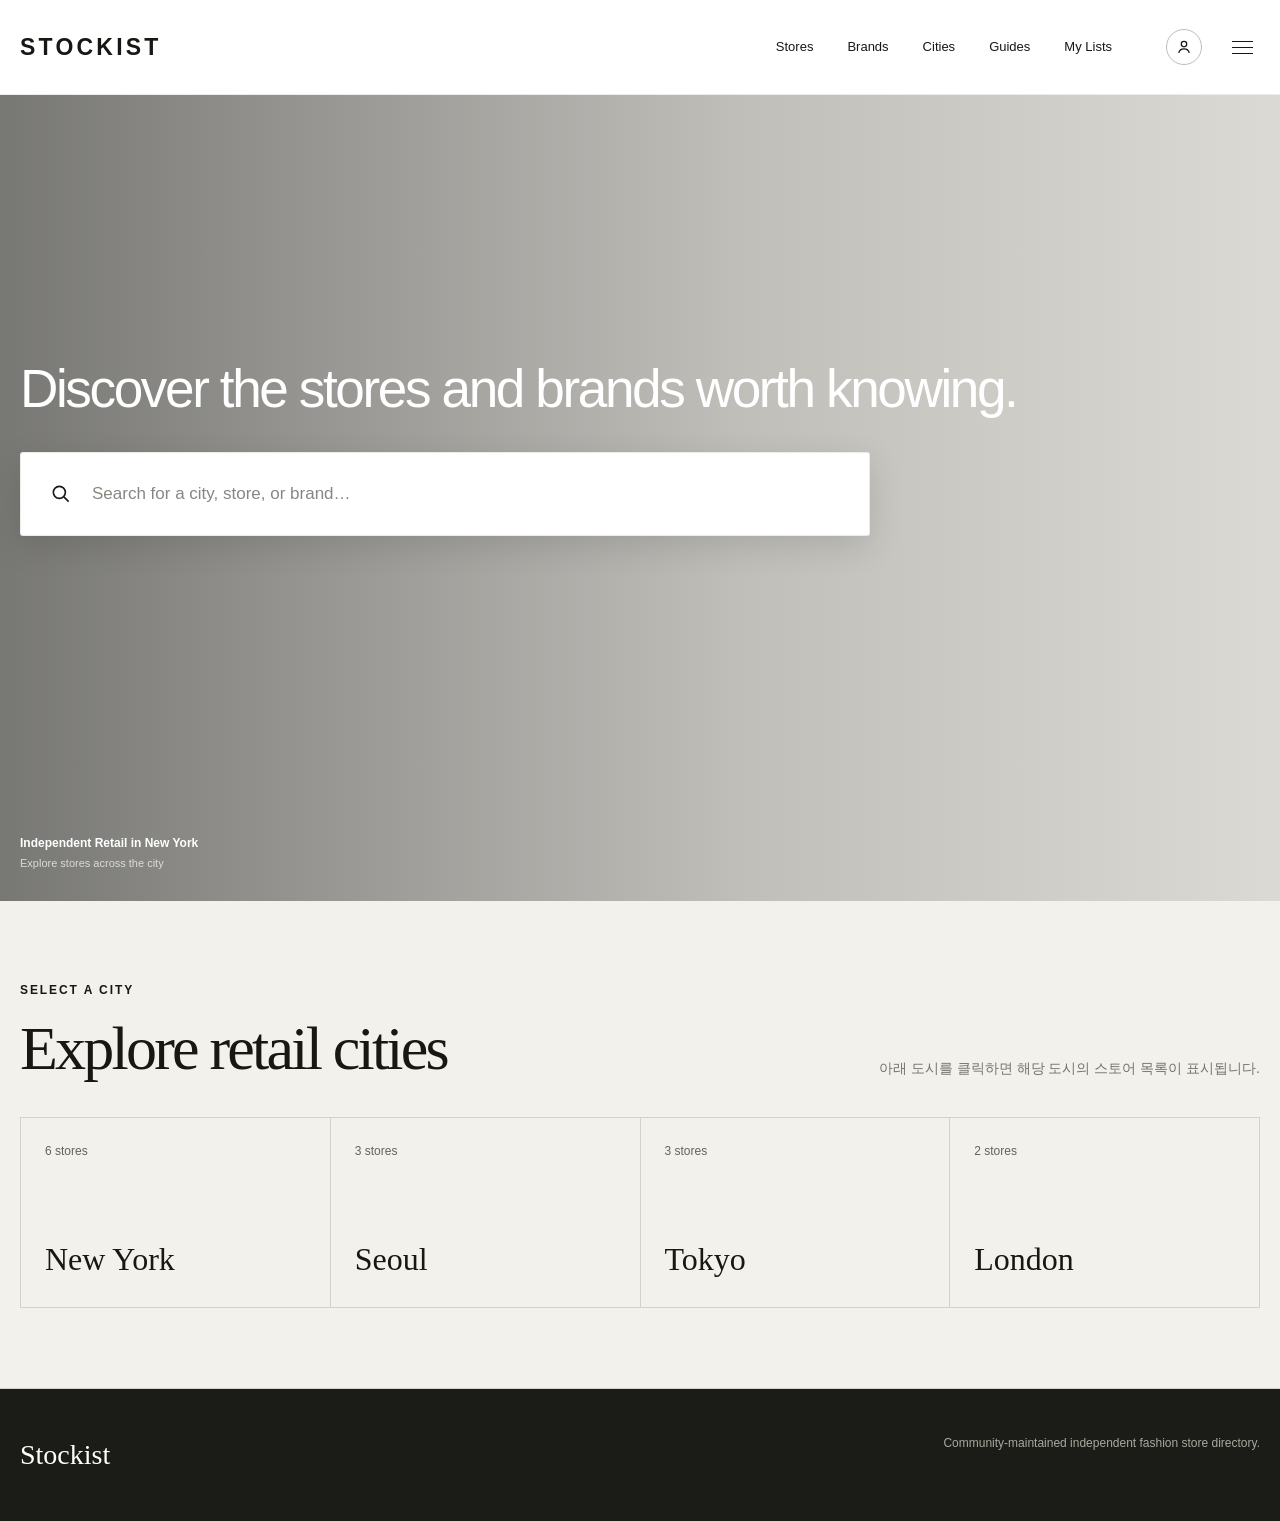
==== index.html @ ac1844e6 "Initial homepage redesign" ====
<!DOCTYPE html>
<html lang="ko">
<head>
  <meta charset="UTF-8" />
  <meta name="viewport" content="width=device-width, initial-scale=1.0" />

  <title>Stockist — Fashion Store Directory</title>

  <style>
    :root {
      --background: #f3f1eb;
      --surface: #faf9f5;
      --text: #171714;
      --muted: #75736c;
      --line: #d4d1c8;
      --dark: #1b1b18;
      --white: #ffffff;
      --max-width: 1240px;
    }

    * {
      box-sizing: border-box;
      margin: 0;
      padding: 0;
    }

    html {
      scroll-behavior: smooth;
    }

    body {
      background: var(--background);
      color: var(--text);
      font-family: Arial, Helvetica, sans-serif;
      line-height: 1.5;
    }

    button,
    input {
      font: inherit;
    }

    button {
      cursor: pointer;
    }

    img {
      display: block;
      width: 100%;
    }

    .container {
      width: min(calc(100% - 40px), var(--max-width));
      margin: 0 auto;
    }

    .header {
      position: sticky;
      top: 0;
      z-index: 100;
      border-bottom: 1px solid #ecece8;
      background: var(--white);
    }

    .header-inner {
      min-height: 94px;
      display: flex;
      align-items: center;
      gap: 54px;
    }

    .logo {
      color: var(--text);
      font-family: "Helvetica Neue", Arial, sans-serif;
      font-size: 23px;
      font-weight: 600;
      text-decoration: none;
      letter-spacing: 0.14em;
    }

    .nav {
      margin-left: auto;
      display: flex;
      align-items: center;
      gap: 34px;
    }

    .nav a {
      color: var(--text);
      font-size: 13px;
      text-decoration: none;
    }

    .nav a:hover {
      opacity: 0.55;
    }

    .header-actions {
      display: flex;
      align-items: center;
      gap: 22px;
    }

    .icon-button {
      width: 36px;
      height: 36px;
      display: inline-flex;
      align-items: center;
      justify-content: center;
      border: 0;
      background: transparent;
      color: var(--text);
      text-decoration: none;
    }

    .account-icon {
      border: 1px solid #bdbdb8;
      border-radius: 50%;
    }

    .icon-button svg {
      width: 20px;
      height: 20px;
    }

    .menu-icon {
      display: flex;
      flex-direction: column;
      gap: 5px;
    }

    .menu-icon span {
      width: 21px;
      height: 1px;
      display: block;
      background: currentColor;
    }

    .hero {
      position: relative;
      min-height: max(620px, calc(100vh - 94px));
      overflow: hidden;
      background:
        linear-gradient(90deg, rgba(10, 11, 10, 0.53) 0%, rgba(10, 11, 10, 0.22) 58%, rgba(10, 11, 10, 0.1) 100%),
        url("https://images.unsplash.com/photo-1441986300917-64674bd600d8?auto=format&fit=crop&w=2200&q=88") center 54% / cover no-repeat;
      color: var(--white);
    }

    .hero-inner {
      min-height: inherit;
      display: flex;
      align-items: center;
      padding-top: 20px;
      padding-bottom: 120px;
    }

    .hero-content {
      width: 100%;
    }

    .eyebrow {
      margin-bottom: 18px;
      font-size: 12px;
      font-weight: 700;
      letter-spacing: 0.16em;
      text-transform: uppercase;
    }

    .hero h1 {
      max-width: 1120px;
      margin-bottom: 34px;
      font-family: "Helvetica Neue", Arial, sans-serif;
      font-size: clamp(42px, 4.15vw, 64px);
      font-weight: 500;
      letter-spacing: -0.045em;
      line-height: 1.08;
    }

    .hero-search-wrap {
      position: relative;
      width: min(100%, 850px);
      z-index: 2;
    }

    .hero-search-shell {
      height: 84px;
      display: flex;
      align-items: center;
      gap: 20px;
      padding: 0 28px;
      border: 1px solid rgba(0, 0, 0, 0.08);
      border-radius: 3px;
      background: var(--white);
      color: var(--text);
      box-shadow: 0 10px 34px rgba(0, 0, 0, 0.12);
    }

    .hero-search-shell svg {
      width: 23px;
      height: 23px;
      flex: 0 0 auto;
    }

    .hero-search {
      width: 100%;
      height: 100%;
      border: 0;
      outline: 0;
      background: transparent;
      color: var(--text);
      font-size: 17px;
    }

    .hero-search::placeholder {
      color: #878782;
      opacity: 1;
    }

    .search-suggestions {
      position: absolute;
      top: calc(100% + 2px);
      left: 0;
      width: 100%;
      max-height: min(480px, calc(100vh - 250px));
      display: none;
      overflow-y: auto;
      padding: 11px 0 15px;
      border: 1px solid #e3e3df;
      border-radius: 2px;
      background: var(--white);
      color: var(--text);
      box-shadow: 0 18px 40px rgba(0, 0, 0, 0.18);
    }

    .search-suggestions.visible {
      display: block;
    }

    .suggestion-group-label {
      padding: 14px 28px 6px;
      color: #85857f;
      font-size: 10px;
      font-weight: 700;
      letter-spacing: 0.15em;
      text-transform: uppercase;
    }

    .suggestion-item {
      width: 100%;
      min-height: 42px;
      display: block;
      padding: 8px 28px;
      border: 0;
      background: transparent;
      color: var(--text);
      font-size: 15px;
      text-align: left;
    }

    .suggestion-item:hover,
    .suggestion-item:focus-visible {
      background: #f3f2ee;
      outline: 0;
    }

    .hero-caption {
      position: absolute;
      bottom: 30px;
      left: max(20px, calc((100% - var(--max-width)) / 2));
      color: var(--white);
    }

    .hero-caption strong,
    .hero-caption span {
      display: block;
    }

    .hero-caption strong {
      margin-bottom: 3px;
      font-size: 12px;
      font-weight: 600;
    }

    .hero-caption span {
      font-size: 11px;
      opacity: 0.72;
    }

    .city-section {
      padding: 80px 0;
      border-bottom: 1px solid var(--line);
    }

    .section-header {
      margin-bottom: 38px;
      display: flex;
      align-items: flex-end;
      justify-content: space-between;
      gap: 30px;
    }

    .section-title {
      font-family: Georgia, "Times New Roman", serif;
      font-size: clamp(38px, 5vw, 62px);
      font-weight: 400;
      letter-spacing: -0.045em;
      line-height: 1;
    }

    .section-description {
      max-width: 450px;
      color: var(--muted);
      font-size: 14px;
    }

    .city-grid {
      display: grid;
      grid-template-columns: repeat(4, 1fr);
      border-top: 1px solid var(--line);
      border-left: 1px solid var(--line);
    }

    .city-button {
      min-height: 190px;
      display: flex;
      flex-direction: column;
      justify-content: space-between;
      padding: 24px;
      border: none;
      border-right: 1px solid var(--line);
      border-bottom: 1px solid var(--line);
      background: transparent;
      color: var(--text);
      text-align: left;
      transition:
        background 180ms ease,
        color 180ms ease;
    }

    .city-button:hover,
    .city-button.active {
      background: var(--dark);
      color: var(--white);
    }

    .city-count {
      font-size: 12px;
      opacity: 0.65;
    }

    .city-name {
      font-family: Georgia, "Times New Roman", serif;
      font-size: 32px;
    }

    .stores-section {
      display: none;
      padding: 85px 0 100px;
    }

    .stores-section.visible {
      display: block;
    }

    .stores-top {
      margin-bottom: 42px;
      display: flex;
      align-items: flex-end;
      justify-content: space-between;
      gap: 30px;
    }

    .stores-heading h2 {
      margin-bottom: 10px;
      font-family: Georgia, "Times New Roman", serif;
      font-size: clamp(42px, 6vw, 72px);
      font-weight: 400;
      letter-spacing: -0.05em;
    }

    .stores-heading p {
      color: var(--muted);
    }

    .search-input {
      width: min(100%, 320px);
      min-height: 50px;
      padding: 0 18px;
      border: 1px solid var(--line);
      background: var(--surface);
      outline: none;
    }

    .search-input:focus {
      border-color: var(--text);
    }

    .store-grid {
      display: grid;
      grid-template-columns: repeat(3, 1fr);
      gap: 48px 22px;
    }

    .store-card {
      display: block;
    }

    .store-image {
      position: relative;
      overflow: hidden;
      aspect-ratio: 4 / 3;
      margin-bottom: 18px;
      background: #ddd;
    }

    .store-image img {
      width: 100%;
      height: 100%;
      object-fit: cover;
      transition: transform 400ms ease;
    }

    .store-card:hover .store-image img {
      transform: scale(1.025);
    }

    .verification {
      position: absolute;
      top: 14px;
      right: 14px;
      padding: 8px 10px;
      background: rgba(250, 249, 245, 0.94);
      color: var(--text);
      font-size: 10px;
      font-weight: 700;
      letter-spacing: 0.06em;
      text-transform: uppercase;
    }

    .store-neighborhood {
      margin-bottom: 6px;
      color: var(--muted);
      font-size: 11px;
      letter-spacing: 0.1em;
      text-transform: uppercase;
    }

    .store-name {
      margin-bottom: 8px;
      font-family: Georgia, "Times New Roman", serif;
      font-size: 29px;
      font-weight: 400;
    }

    .store-description {
      margin-bottom: 12px;
      color: var(--muted);
      font-size: 14px;
    }

    .store-brands {
      font-size: 13px;
      line-height: 1.7;
    }

    .store-brands strong {
      font-weight: 700;
    }

    .store-link {
      display: inline-block;
      margin-top: 16px;
      padding-bottom: 3px;
      border-bottom: 1px solid var(--text);
      color: var(--text);
      font-size: 13px;
      text-decoration: none;
    }

    .no-results {
      display: none;
      padding: 60px 0;
      color: var(--muted);
      font-size: 16px;
      text-align: center;
    }

    .no-results.visible {
      display: block;
    }

    .disclaimer {
      margin-top: 60px;
      padding-top: 24px;
      border-top: 1px solid var(--line);
      color: var(--muted);
      font-size: 12px;
    }

    .footer {
      padding: 45px 0;
      background: var(--dark);
      color: var(--white);
    }

    .footer-inner {
      display: flex;
      justify-content: space-between;
      gap: 30px;
    }

    .footer-logo {
      font-family: Georgia, "Times New Roman", serif;
      font-size: 28px;
    }

    .footer p {
      color: #aaa99f;
      font-size: 12px;
    }

    @media (max-width: 900px) {
      .header-inner {
        gap: 24px;
      }

      .nav {
        gap: 22px;
      }

      .city-grid {
        grid-template-columns: repeat(2, 1fr);
      }

      .store-grid {
        grid-template-columns: repeat(2, 1fr);
      }

      .stores-top {
        align-items: flex-start;
        flex-direction: column;
      }

      .search-input {
        width: 100%;
      }
    }

    @media (max-width: 640px) {
      .container {
        width: min(calc(100% - 28px), var(--max-width));
      }

      .nav {
        display: none;
      }

      .header-inner {
        min-height: 70px;
      }

      .logo {
        font-size: 19px;
      }

      .account-icon {
        display: none;
      }

      .header-actions {
        margin-left: auto;
      }

      .hero {
        min-height: max(600px, calc(100svh - 70px));
        background-position: 58% center;
      }

      .hero-inner {
        align-items: center;
        padding-top: 0;
        padding-bottom: 90px;
      }

      .hero h1 {
        margin-bottom: 25px;
        font-size: clamp(38px, 11vw, 50px);
      }

      .hero-search-shell {
        height: 72px;
        gap: 15px;
        padding: 0 20px;
      }

      .hero-search {
        font-size: 15px;
      }

      .suggestion-group-label {
        padding-right: 20px;
        padding-left: 20px;
      }

      .suggestion-item {
        min-height: 48px;
        padding-right: 20px;
        padding-left: 20px;
      }

      .hero-caption {
        bottom: 22px;
        left: 14px;
      }

      .section-header {
        align-items: flex-start;
        flex-direction: column;
      }

      .city-grid,
      .store-grid {
        grid-template-columns: 1fr;
      }

      .city-button {
        min-height: 135px;
      }

      .footer-inner {
        flex-direction: column;
      }
    }
  </style>
</head>

<body>
  <header class="header">
    <div class="container header-inner">
      <a href="#" class="logo" aria-label="Stockist home">STOCKIST</a>

      <nav class="nav" aria-label="Primary navigation">
        <a href="#stores">Stores</a>
        <a href="#">Brands</a>
        <a href="#cities">Cities</a>
        <a href="#">Guides</a>
        <a href="#">My Lists</a>
      </nav>

      <div class="header-actions">
        <a href="#" class="icon-button account-icon" aria-label="Account">
          <svg viewBox="0 0 24 24" fill="none" stroke="currentColor" stroke-width="1.5" aria-hidden="true">
            <circle cx="12" cy="8.5" r="3.25"></circle>
            <path d="M5.75 19c.7-3.2 3-4.8 6.25-4.8s5.55 1.6 6.25 4.8"></path>
          </svg>
        </a>
        <button class="icon-button menu-icon" type="button" aria-label="Open menu">
          <span></span><span></span><span></span>
        </button>
      </div>
    </div>
  </header>

  <main>
    <section class="hero">
      <div class="container hero-inner">
        <div class="hero-content">
          <h1>Discover the stores and brands worth knowing.</h1>

          <div class="hero-search-wrap">
            <div class="hero-search-shell">
              <svg viewBox="0 0 24 24" fill="none" stroke="currentColor" stroke-width="1.7" aria-hidden="true">
                <circle cx="10.8" cy="10.8" r="6.3"></circle>
                <path d="m15.5 15.5 5 5"></path>
              </svg>
              <input
                class="hero-search"
                id="heroSearch"
                type="search"
                placeholder="Search for a city, store, or brand…"
                autocomplete="off"
                aria-label="Search for a city, store, or brand"
                aria-controls="searchSuggestions"
                aria-expanded="false"
              />
            </div>

            <div class="search-suggestions" id="searchSuggestions" role="listbox">
              <div class="suggestion-group-label">City</div>
              <button class="suggestion-item" type="button" data-city-result="New York">New York</button>
              <button class="suggestion-item" type="button">London</button>
              <button class="suggestion-item" type="button">Tokyo</button>
              <button class="suggestion-item" type="button">Seoul</button>

              <div class="suggestion-group-label">Store</div>
              <button class="suggestion-item" type="button">Dover Street Market New York</button>
              <button class="suggestion-item" type="button">Nepenthes New York</button>
              <button class="suggestion-item" type="button">No Man Walks Alone</button>
              <button class="suggestion-item" type="button">Standard &amp; Strange</button>

              <div class="suggestion-group-label">Brand</div>
              <button class="suggestion-item" type="button">Engineered Garments</button>
              <button class="suggestion-item" type="button">Our Legacy</button>
              <button class="suggestion-item" type="button">Drake’s</button>
              <button class="suggestion-item" type="button">Lemaire</button>
            </div>
          </div>
        </div>
      </div>

      <div class="hero-caption">
        <strong>Independent Retail in New York</strong>
        <span>Explore stores across the city</span>
      </div>
    </section>

    <section class="city-section" id="cities">
      <div class="container">
        <div class="section-header">
          <div>
            <div class="eyebrow">Select a city</div>
            <h2 class="section-title">Explore retail cities</h2>
          </div>

          <p class="section-description">
            아래 도시를 클릭하면 해당 도시의 스토어 목록이 표시됩니다.
          </p>
        </div>

        <div class="city-grid">
          <button
            class="city-button"
            data-city="New York"
            onclick="showStores('New York', this)"
          >
            <span class="city-count">6 stores</span>
            <span class="city-name">New York</span>
          </button>

          <button
            class="city-button"
            data-city="Seoul"
            onclick="showStores('Seoul', this)"
          >
            <span class="city-count">3 stores</span>
            <span class="city-name">Seoul</span>
          </button>

          <button
            class="city-button"
            data-city="Tokyo"
            onclick="showStores('Tokyo', this)"
          >
            <span class="city-count">3 stores</span>
            <span class="city-name">Tokyo</span>
          </button>

          <button
            class="city-button"
            data-city="London"
            onclick="showStores('London', this)"
          >
            <span class="city-count">2 stores</span>
            <span class="city-name">London</span>
          </button>
        </div>
      </div>
    </section>

    <section class="stores-section" id="stores">
      <div class="container">
        <div class="stores-top">
          <div class="stores-heading">
            <div class="eyebrow">Store directory</div>
            <h2 id="selectedCityTitle">New York</h2>
            <p id="storeCountText"></p>
          </div>

          <input
            type="search"
            id="storeSearch"
            class="search-input"
            placeholder="스토어 또는 브랜드 검색"
            oninput="filterStores()"
          />
        </div>

        <div class="store-grid" id="storeGrid"></div>

        <div class="no-results" id="noResults">
          검색 결과가 없습니다.
        </div>

        <p class="disclaimer">
          브랜드 정보는 일반적인 참고 정보이며 실시간 재고를 의미하지 않습니다.
          방문 전 해당 스토어에 현재 취급 여부를 확인해주세요.
        </p>
      </div>
    </section>
  </main>

  <footer class="footer">
    <div class="container footer-inner">
      <div class="footer-logo">Stockist</div>

      <p>
        Community-maintained independent fashion store directory.
      </p>
    </div>
  </footer>

  <script>
    const stores = [
      {
        city: "New York",
        name: "Blue in Green",
        neighborhood: "SoHo",
        description:
          "Japanese denim, workwear and contemporary menswear.",
        brands: [
          "Kapital",
          "Full Count",
          "OrSlow",
          "Momotaro",
          "Studio D’Artisan"
        ],
        verification: "Community confirmed",
        image:
          "https://images.unsplash.com/photo-1441986300917-64674bd600d8?auto=format&fit=crop&w=1000&q=80"
      },
      {
        city: "New York",
        name: "C'H'C'M'",
        neighborhood: "Lower Manhattan",
        description:
          "Refined independent menswear and understated international labels.",
        brands: [
          "Margaret Howell",
          "Lemaire",
          "Studio Nicholson",
          "Sunspel",
          "Paraboot"
        ],
        verification: "Store confirmed",
        image:
          "https://images.unsplash.com/photo-1529139574466-a303027c1d8b?auto=format&fit=crop&w=1000&q=80"
      },
      {
        city: "New York",
        name: "Nepenthes New York",
        neighborhood: "Garment District",
        description:
          "A distinctive mix of Japanese and American menswear.",
        brands: [
          "Engineered Garments",
          "Needles",
          "South2 West8",
          "AïE",
          "Rebuild by Needles"
        ],
        verification: "Admin verified",
        image:
          "https://images.unsplash.com/photo-1556740749-887f6717d7e4?auto=format&fit=crop&w=1000&q=80"
      },
      {
        city: "New York",
        name: "No Man Walks Alone",
        neighborhood: "Upper East Side",
        description:
          "Classic menswear, tailoring and artisan-made clothing.",
        brands: [
          "De Bonne Facture",
          "Valstar",
          "Inis Meáin",
          "Wythe",
          "Document"
        ],
        verification: "Community confirmed",
        image:
          "https://images.unsplash.com/photo-1567401893414-76b7b1e5a7a5?auto=format&fit=crop&w=1000&q=80"
      },
      {
        city: "New York",
        name: "Assembly New York",
        neighborhood: "Lower East Side",
        description:
          "Independent fashion with an experimental downtown perspective.",
        brands: [
          "Lemaire",
          "Camiel Fortgens",
          "Eckhaus Latta",
          "Our Legacy",
          "Kiko Kostadinov"
        ],
        verification: "Recently reported",
        image:
          "https://images.unsplash.com/photo-1490481651871-ab68de25d43d?auto=format&fit=crop&w=1000&q=80"
      },
      {
        city: "New York",
        name: "Standard & Strange",
        neighborhood: "Chelsea",
        description:
          "Heritage clothing, boots, denim and durable everyday goods.",
        brands: [
          "Iron Heart",
          "Merz B. Schwanen",
          "Viberg",
          "Real McCoy's",
          "Dehen 1920"
        ],
        verification: "Community confirmed",
        image:
          "https://images.unsplash.com/photo-1555529669-e69e7aa0ba9a?auto=format&fit=crop&w=1000&q=80"
      },
      {
        city: "Seoul",
        name: "Archive Room",
        neighborhood: "Hannam",
        description:
          "Contemporary Korean and European fashion.",
        brands: [
          "Our Legacy",
          "Mfpen",
          "Sunflower",
          "Lemaire",
          "Auralee"
        ],
        verification: "Community confirmed",
        image:
          "https://images.unsplash.com/photo-1551488831-00ddcb6c6bd3?auto=format&fit=crop&w=1000&q=80"
      },
      {
        city: "Seoul",
        name: "Slow Steady Club",
        neighborhood: "Seongsu",
        description:
          "Quiet contemporary clothing and thoughtful daily objects.",
        brands: [
          "Auralee",
          "Nanamica",
          "Graphpaper",
          "Studio Nicholson",
          "FreshService"
        ],
        verification: "Store confirmed",
        image:
          "https://images.unsplash.com/photo-1521335629791-ce4aec67dd47?auto=format&fit=crop&w=1000&q=80"
      },
      {
        city: "Seoul",
        name: "Worksout",
        neighborhood: "Apgujeong",
        description:
          "Streetwear, sneakers and globally recognized fashion brands.",
        brands: [
          "Carhartt WIP",
          "Stüssy",
          "Nike",
          "New Balance",
          "Salomon"
        ],
        verification: "Admin verified",
        image:
          "https://images.unsplash.com/photo-1503342217505-b0a15ec3261c?auto=format&fit=crop&w=1000&q=80"
      },
      {
        city: "Tokyo",
        name: "1LDK",
        neighborhood: "Nakameguro",
        description:
          "Modern Japanese casualwear and understated essentials.",
        brands: [
          "Comoli",
          "Universal Products",
          "Graphpaper",
          "Studio Nicholson",
          "Cristaseya"
        ],
        verification: "Community confirmed",
        image:
          "https://images.unsplash.com/photo-1472851294608-062f824d29cc?auto=format&fit=crop&w=1000&q=80"
      },
      {
        city: "Tokyo",
        name: "Beams Plus",
        neighborhood: "Harajuku",
        description:
          "Japanese interpretation of classic American menswear.",
        brands: [
          "Beams Plus",
          "Engineered Garments",
          "Paraboot",
          "New Balance",
          "OrSlow"
        ],
        verification: "Admin verified",
        image:
          "https://images.unsplash.com/photo-1483985988355-763728e1935b?auto=format&fit=crop&w=1000&q=80"
      },
      {
        city: "Tokyo",
        name: "Coverchord",
        neighborhood: "Daikanyama",
        description:
          "Technical, outdoor and modern lifestyle clothing.",
        brands: [
          "Nanamica",
          "Snow Peak",
          "Auralee",
          "Salomon",
          "Goldwin"
        ],
        verification: "Store confirmed",
        image:
          "https://images.unsplash.com/photo-1445205170230-053b83016050?auto=format&fit=crop&w=1000&q=80"
      },
      {
        city: "London",
        name: "Trunk Clothiers",
        neighborhood: "Marylebone",
        description:
          "International menswear with a refined and relaxed point of view.",
        brands: [
          "Aspesi",
          "Lardini",
          "Studio Nicholson",
          "Sunspel",
          "Drake's"
        ],
        verification: "Store confirmed",
        image:
          "https://images.unsplash.com/photo-1525507119028-ed4c629a60a3?auto=format&fit=crop&w=1000&q=80"
      },
      {
        city: "London",
        name: "Goodhood",
        neighborhood: "Shoreditch",
        description:
          "Fashion, streetwear, lifestyle and independent design.",
        brands: [
          "Needles",
          "Story MFG.",
          "YMC",
          "Universal Works",
          "Adidas"
        ],
        verification: "Community confirmed",
        image:
          "https://images.unsplash.com/photo-1512436991641-6745cdb1723f?auto=format&fit=crop&w=1000&q=80"
      }
    ];

    let selectedCity = "";

    function showStores(city, clickedButton) {
      selectedCity = city;

      document.querySelectorAll(".city-button").forEach(function(button) {
        button.classList.remove("active");
      });

      clickedButton.classList.add("active");

      document.getElementById("selectedCityTitle").textContent = city;
      document.getElementById("storeSearch").value = "";
      document.getElementById("stores").classList.add("visible");

      renderStores();

      setTimeout(function() {
        document.getElementById("stores").scrollIntoView({
          behavior: "smooth",
          block: "start"
        });
      }, 100);
    }

    function renderStores() {
      const storeGrid = document.getElementById("storeGrid");
      const searchValue = document
        .getElementById("storeSearch")
        .value
        .trim()
        .toLowerCase();

      const filteredStores = stores.filter(function(store) {
        const matchesCity = store.city === selectedCity;

        const searchableText = [
          store.name,
          store.neighborhood,
          store.description,
          ...store.brands
        ]
          .join(" ")
          .toLowerCase();

        const matchesSearch =
          searchValue === "" || searchableText.includes(searchValue);

        return matchesCity && matchesSearch;
      });

      storeGrid.innerHTML = "";

      filteredStores.forEach(function(store) {
        const article = document.createElement("article");
        article.className = "store-card";

        article.innerHTML = `
          <div class="store-image">
            <img src="${store.image}" alt="${store.name} 패션 스토어 이미지" />
            <span class="verification">${store.verification}</span>
          </div>

          <div class="store-neighborhood">
            ${store.city} · ${store.neighborhood}
          </div>

          <h3 class="store-name">${store.name}</h3>

          <p class="store-description">
            ${store.description}
          </p>

          <p class="store-brands">
            <strong>Known to carry:</strong>
            ${store.brands.join(", ")}
          </p>

          <a href="#" class="store-link">
            View store
          </a>
        `;

        storeGrid.appendChild(article);
      });

      const cityStoreCount = stores.filter(function(store) {
        return store.city === selectedCity;
      }).length;

      document.getElementById("storeCountText").textContent =
        searchValue === ""
          ? `${cityStoreCount}개의 스토어`
          : `${filteredStores.length}개의 검색 결과`;

      document
        .getElementById("noResults")
        .classList.toggle("visible", filteredStores.length === 0);
    }

    function filterStores() {
      if (!selectedCity) return;
      renderStores();
    }

    const heroSearch = document.getElementById("heroSearch");
    const searchSuggestions = document.getElementById("searchSuggestions");

    function setSuggestionsOpen(isOpen) {
      searchSuggestions.classList.toggle("visible", isOpen);
      heroSearch.setAttribute("aria-expanded", String(isOpen));
    }

    heroSearch.addEventListener("focus", function() {
      setSuggestionsOpen(true);
    });

    heroSearch.addEventListener("input", function() {
      setSuggestionsOpen(true);
    });

    heroSearch.addEventListener("keydown", function(event) {
      if (event.key === "Escape") {
        setSuggestionsOpen(false);
        heroSearch.blur();
      }
    });

    document.querySelector('[data-city-result="New York"]').addEventListener("click", function() {
      const newYorkButton = document.querySelector('.city-button[data-city="New York"]');
      heroSearch.value = "New York";
      setSuggestionsOpen(false);
      showStores("New York", newYorkButton);
    });

    document.addEventListener("click", function(event) {
      if (!event.target.closest(".hero-search-wrap")) {
        setSuggestionsOpen(false);
      }
    });
  </script>
</body>
</html>
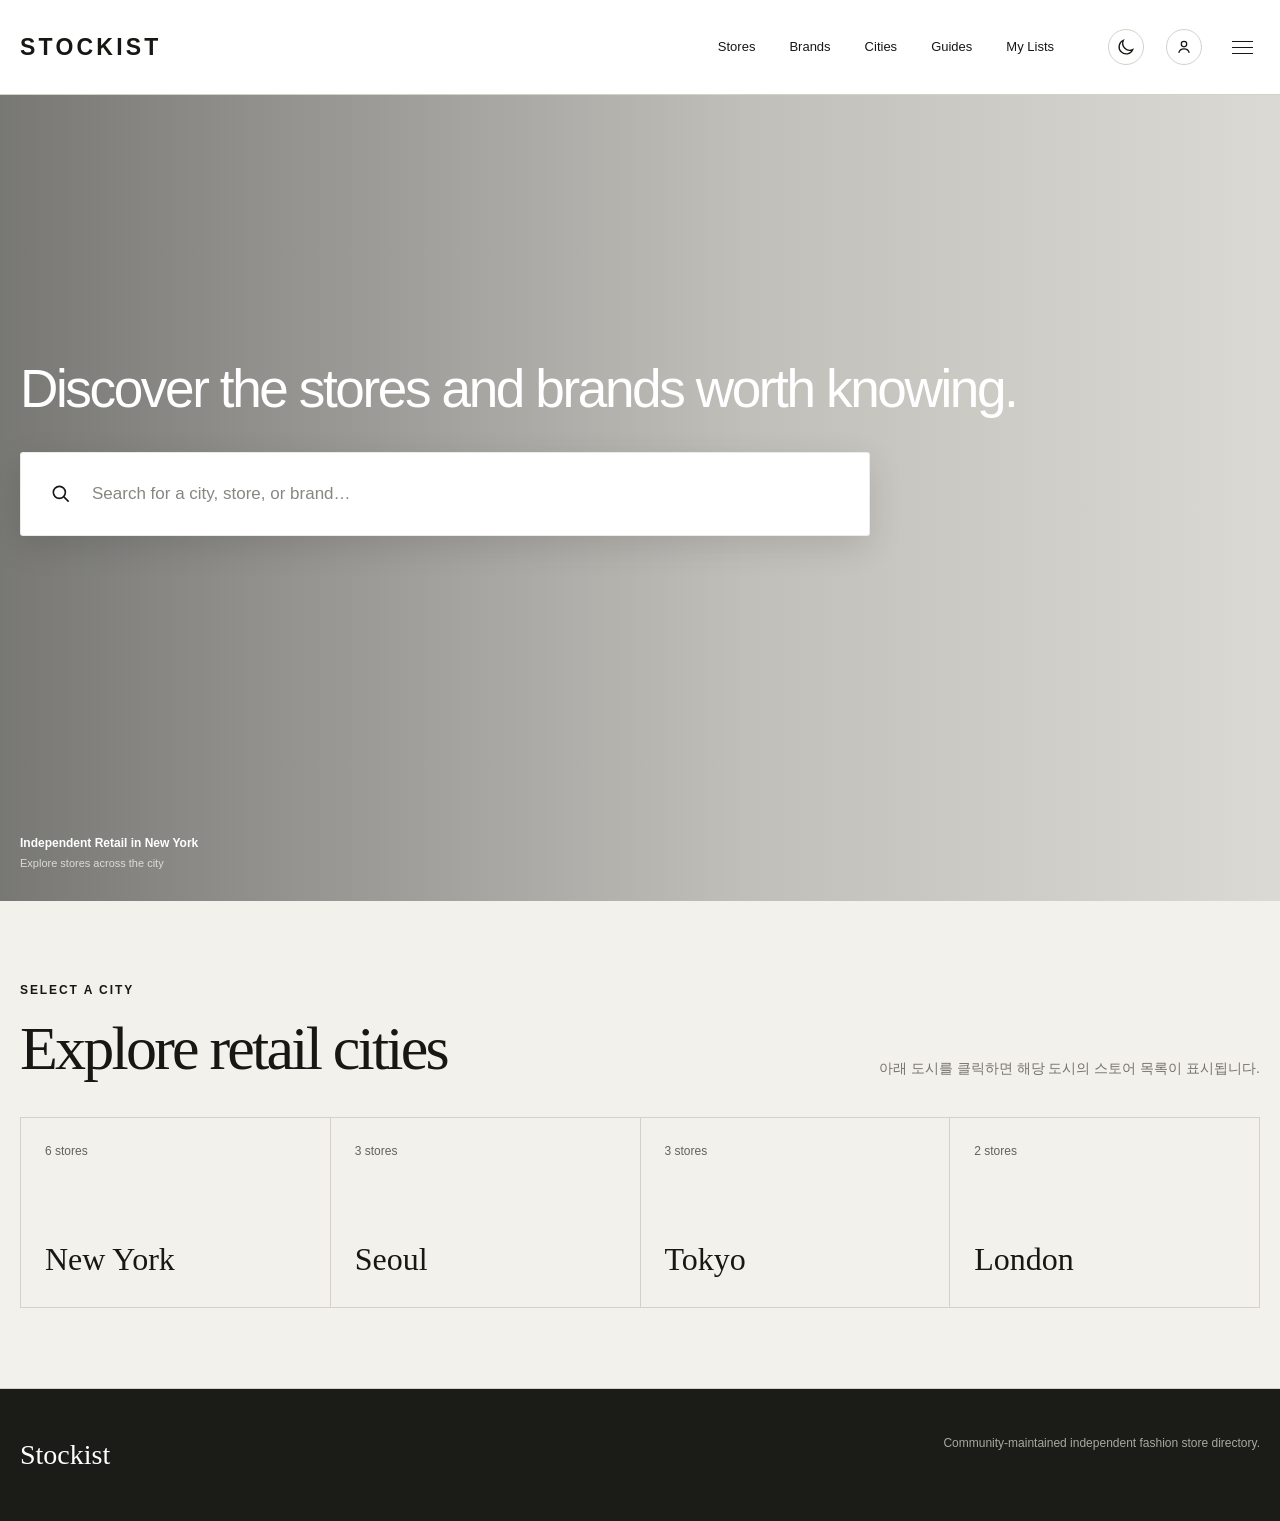
==== commit 0c48aaf5: "Add persistent light and dark themes" ====
--- a/index.html
+++ b/index.html
@@ -6,16 +6,53 @@
 
   <title>Stockist — Fashion Store Directory</title>
 
+  <script>
+    (function() {
+      let savedTheme = null;
+      try {
+        savedTheme = localStorage.getItem("stockist-theme");
+      } catch (error) {
+        // Storage can be unavailable in privacy-restricted browsers.
+      }
+      const prefersDark = window.matchMedia("(prefers-color-scheme: dark)").matches;
+      document.documentElement.dataset.theme = savedTheme || (prefersDark ? "dark" : "light");
+    })();
+  </script>
+
   <style>
     :root {
       --background: #f3f1eb;
       --surface: #faf9f5;
+      --header: #ffffff;
       --text: #171714;
       --muted: #75736c;
       --line: #d4d1c8;
       --dark: #1b1b18;
       --white: #ffffff;
+      --active-bg: #1b1b18;
+      --active-text: #ffffff;
+      --suggestion-hover: #f3f2ee;
+      --image-placeholder: #ddd;
+      --footer-text: #aaa99f;
       --max-width: 1240px;
+      color-scheme: light;
+    }
+
+    :root[data-theme="dark"] {
+      --background: #141412;
+      --surface: #1c1c19;
+      --header: #181816;
+      --text: #f2f0e9;
+      --muted: #aaa89f;
+      --line: #393934;
+      --dark: #1b1b18;
+      --white: #ffffff;
+      --active-bg: #f0eee7;
+      --active-text: #171714;
+      --suggestion-hover: #292925;
+      --image-placeholder: #292925;
+      --footer-text: #77756e;
+      color-scheme: dark;
     }
 
     * {
@@ -26,6 +63,7 @@
 
     html {
       scroll-behavior: smooth;
+      background: var(--background);
     }
 
     body {
@@ -33,6 +71,7 @@
       color: var(--text);
       font-family: Arial, Helvetica, sans-serif;
       line-height: 1.5;
+      transition: background-color 220ms ease, color 220ms ease;
     }
 
     button,
@@ -58,8 +97,9 @@
       position: sticky;
       top: 0;
       z-index: 100;
-      border-bottom: 1px solid #ecece8;
-      background: var(--white);
+      border-bottom: 1px solid var(--line);
+      background: var(--header);
+      transition: background-color 220ms ease, border-color 220ms ease;
     }
 
     .header-inner {
@@ -114,8 +154,35 @@
     }
 
     .account-icon {
-      border: 1px solid #bdbdb8;
+      border: 1px solid var(--line);
       border-radius: 50%;
+    }
+
+    .theme-toggle {
+      position: relative;
+      border: 1px solid var(--line);
+      border-radius: 50%;
+      transition: background-color 180ms ease, border-color 180ms ease;
+    }
+
+    .theme-toggle:hover {
+      background: var(--suggestion-hover);
+    }
+
+    .theme-toggle .sun-icon,
+    :root[data-theme="dark"] .theme-toggle .moon-icon {
+      display: none;
+    }
+
+    :root[data-theme="dark"] .theme-toggle .sun-icon {
+      display: block;
+    }
+
+    .icon-button:focus-visible,
+    .nav a:focus-visible,
+    .store-link:focus-visible {
+      outline: 2px solid var(--text);
+      outline-offset: 3px;
     }
 
     .icon-button svg {
@@ -191,7 +258,7 @@
       border: 1px solid rgba(0, 0, 0, 0.08);
       border-radius: 3px;
       background: var(--white);
-      color: var(--text);
+      color: #171714;
       box-shadow: 0 10px 34px rgba(0, 0, 0, 0.12);
     }
 
@@ -207,7 +274,7 @@
       border: 0;
       outline: 0;
       background: transparent;
-      color: var(--text);
+      color: #171714;
       font-size: 17px;
     }
 
@@ -228,7 +295,7 @@
       border: 1px solid #e3e3df;
       border-radius: 2px;
       background: var(--white);
-      color: var(--text);
+      color: #171714;
       box-shadow: 0 18px 40px rgba(0, 0, 0, 0.18);
     }
 
@@ -252,7 +319,7 @@
       padding: 8px 28px;
       border: 0;
       background: transparent;
-      color: var(--text);
+      color: #171714;
       font-size: 15px;
       text-align: left;
     }
@@ -339,8 +406,8 @@
 
     .city-button:hover,
     .city-button.active {
-      background: var(--dark);
-      color: var(--white);
+      background: var(--active-bg);
+      color: var(--active-text);
     }
 
     .city-count {
@@ -388,6 +455,7 @@
       padding: 0 18px;
       border: 1px solid var(--line);
       background: var(--surface);
+      color: var(--text);
       outline: none;
     }
 
@@ -410,7 +478,7 @@
       overflow: hidden;
       aspect-ratio: 4 / 3;
       margin-bottom: 18px;
-      background: #ddd;
+      background: var(--image-placeholder);
     }
 
     .store-image img {
@@ -430,7 +498,7 @@
       right: 14px;
       padding: 8px 10px;
       background: rgba(250, 249, 245, 0.94);
-      color: var(--text);
+      color: #171714;
       font-size: 10px;
       font-weight: 700;
       letter-spacing: 0.06em;
@@ -515,8 +583,24 @@
     }
 
     .footer p {
-      color: #aaa99f;
+      color: var(--footer-text);
       font-size: 12px;
+    }
+
+    :root[data-theme="dark"] .footer {
+      background: #090908;
+      color: #f2f0e9;
+    }
+
+    @media (prefers-reduced-motion: reduce) {
+      html {
+        scroll-behavior: auto;
+      }
+
+      body,
+      .header {
+        transition: none;
+      }
     }
 
     @media (max-width: 900px) {
@@ -648,6 +732,22 @@
       </nav>
 
       <div class="header-actions">
+        <button
+          class="icon-button theme-toggle"
+          id="themeToggle"
+          type="button"
+          aria-label="다크 모드로 전환"
+          aria-pressed="false"
+          title="다크 모드로 전환"
+        >
+          <svg class="moon-icon" viewBox="0 0 24 24" fill="none" stroke="currentColor" stroke-width="1.6" aria-hidden="true">
+            <path d="M20 15.2A8.5 8.5 0 0 1 8.8 4a8.5 8.5 0 1 0 11.2 11.2Z"></path>
+          </svg>
+          <svg class="sun-icon" viewBox="0 0 24 24" fill="none" stroke="currentColor" stroke-width="1.6" aria-hidden="true">
+            <circle cx="12" cy="12" r="3.5"></circle>
+            <path d="M12 2v2.2M12 19.8V22M4.93 4.93l1.55 1.55M17.52 17.52l1.55 1.55M2 12h2.2M19.8 12H22M4.93 19.07l1.55-1.55M17.52 6.48l1.55-1.55"></path>
+          </svg>
+        </button>
         <a href="#" class="icon-button account-icon" aria-label="Account">
           <svg viewBox="0 0 24 24" fill="none" stroke="currentColor" stroke-width="1.5" aria-hidden="true">
             <circle cx="12" cy="8.5" r="3.25"></circle>
@@ -810,6 +910,31 @@
   </footer>
 
   <script>
+    const themeToggle = document.getElementById("themeToggle");
+
+    function updateThemeToggle(theme) {
+      const isDark = theme === "dark";
+      const label = isDark ? "라이트 모드로 전환" : "다크 모드로 전환";
+      themeToggle.setAttribute("aria-pressed", String(isDark));
+      themeToggle.setAttribute("aria-label", label);
+      themeToggle.title = label;
+    }
+
+    updateThemeToggle(document.documentElement.dataset.theme);
+
+    themeToggle.addEventListener("click", function() {
+      const nextTheme =
+        document.documentElement.dataset.theme === "dark" ? "light" : "dark";
+
+      document.documentElement.dataset.theme = nextTheme;
+      try {
+        localStorage.setItem("stockist-theme", nextTheme);
+      } catch (error) {
+        // Keep the toggle functional even when storage is unavailable.
+      }
+      updateThemeToggle(nextTheme);
+    });
+
     const stores = [
       {
         city: "New York",
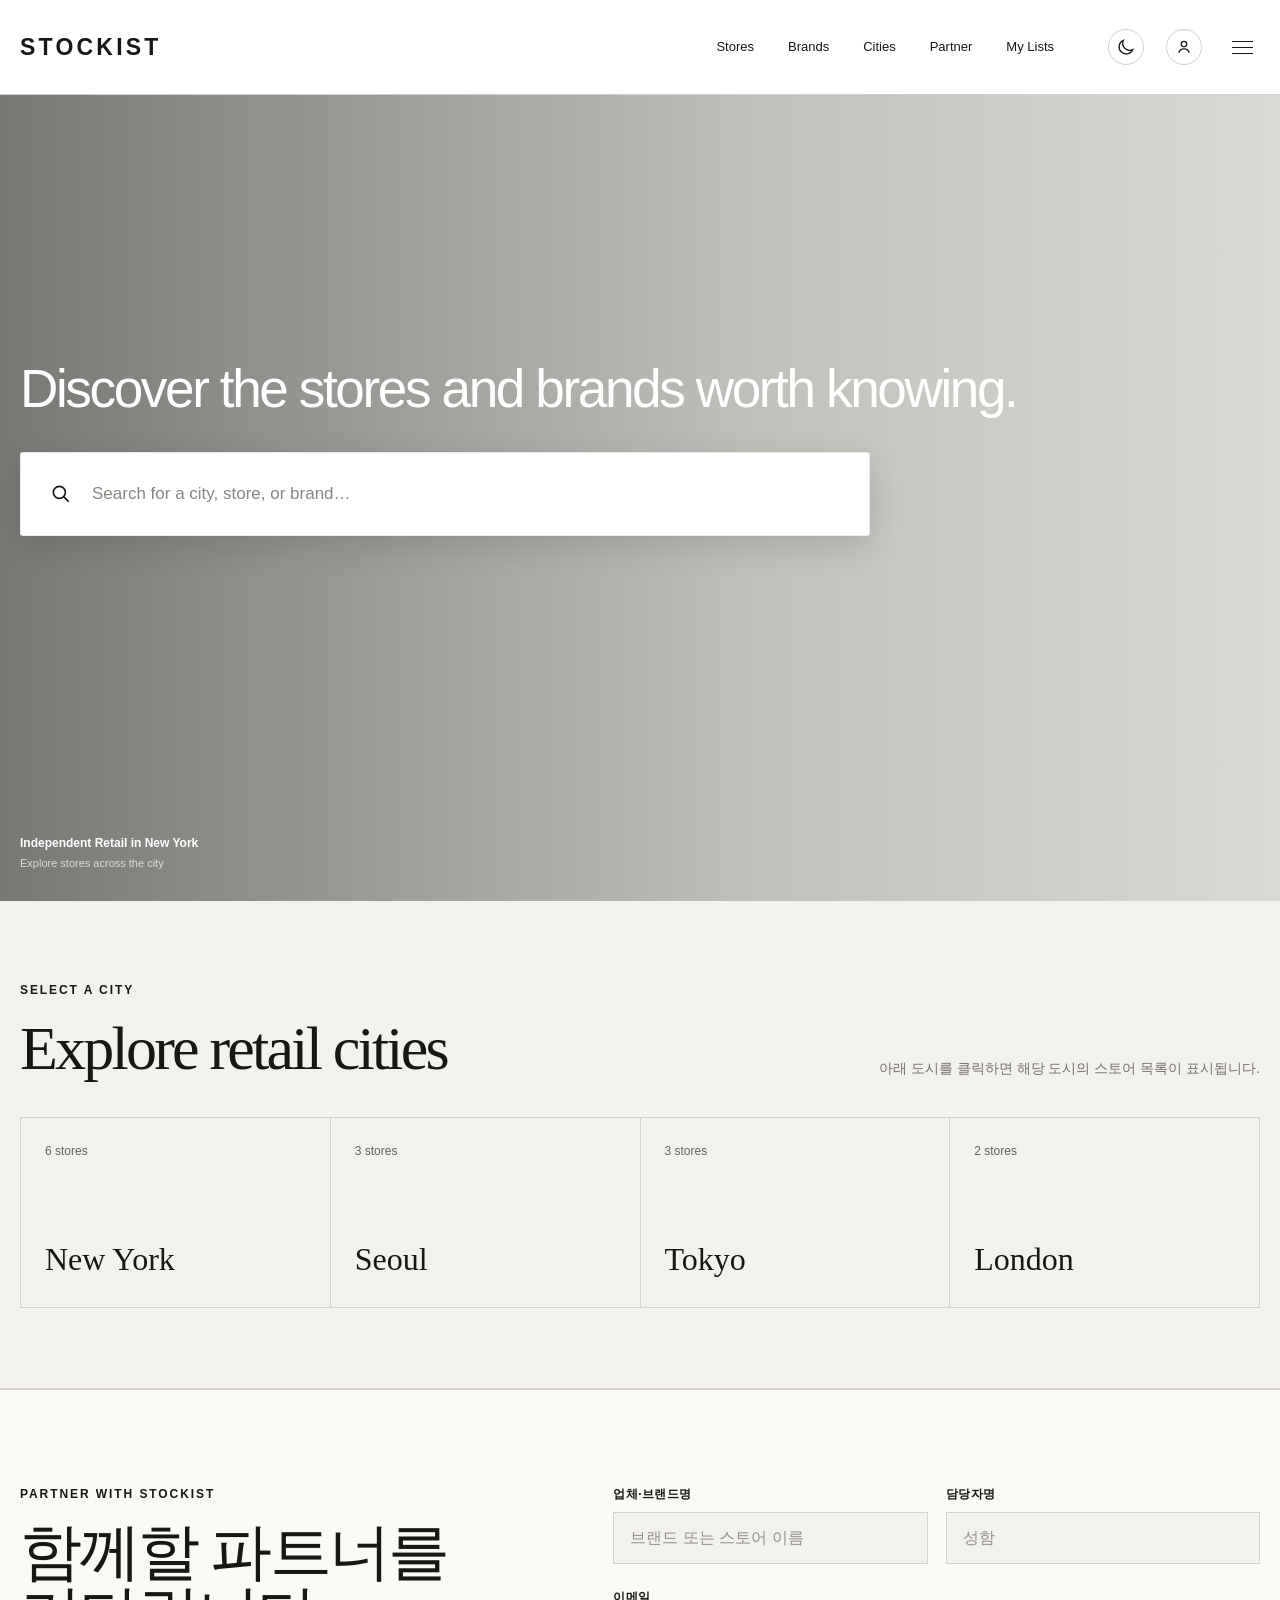
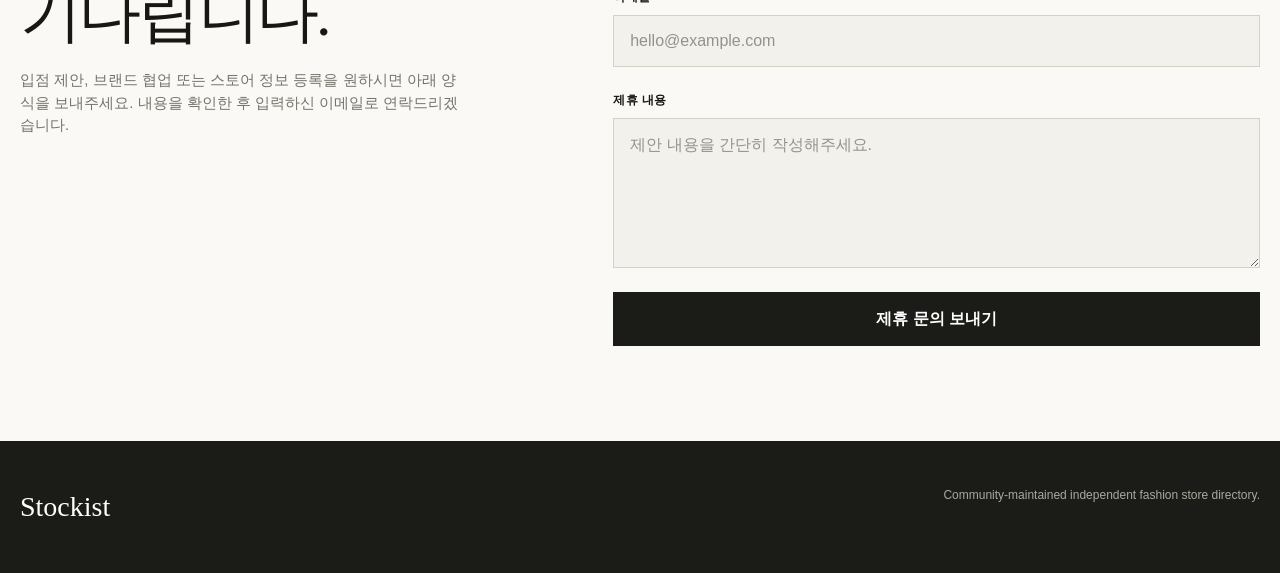
==== commit 1db19b7f: "Add Formspree partnership inquiry form" ====
--- a/index.html
+++ b/index.html
@@ -565,6 +565,105 @@
       font-size: 12px;
     }
 
+    .partnership-section {
+      padding: 95px 0;
+      border-top: 1px solid var(--line);
+      background: var(--surface);
+    }
+
+    .partnership-layout {
+      display: grid;
+      grid-template-columns: minmax(0, 0.85fr) minmax(440px, 1.15fr);
+      gap: clamp(60px, 9vw, 130px);
+      align-items: start;
+    }
+
+    .partnership-copy .section-title {
+      max-width: 500px;
+      margin-bottom: 24px;
+    }
+
+    .partnership-copy p {
+      max-width: 450px;
+      color: var(--muted);
+      font-size: 15px;
+    }
+
+    .partnership-form {
+      display: grid;
+      grid-template-columns: repeat(2, minmax(0, 1fr));
+      gap: 24px 18px;
+    }
+
+    .form-field {
+      display: flex;
+      flex-direction: column;
+      gap: 9px;
+    }
+
+    .form-field.full-width {
+      grid-column: 1 / -1;
+    }
+
+    .form-field label {
+      font-size: 12px;
+      font-weight: 700;
+      letter-spacing: 0.04em;
+    }
+
+    .form-field input,
+    .form-field textarea {
+      width: 100%;
+      border: 1px solid var(--line);
+      border-radius: 0;
+      background: var(--background);
+      color: var(--text);
+      font: inherit;
+      outline: none;
+      transition: border-color 160ms ease;
+    }
+
+    .form-field input {
+      min-height: 52px;
+      padding: 0 16px;
+    }
+
+    .form-field textarea {
+      min-height: 150px;
+      padding: 14px 16px;
+      resize: vertical;
+    }
+
+    .form-field input:focus,
+    .form-field textarea:focus {
+      border-color: var(--text);
+    }
+
+    .form-field input::placeholder,
+    .form-field textarea::placeholder {
+      color: var(--muted);
+      opacity: 0.75;
+    }
+
+    .partnership-submit {
+      min-height: 54px;
+      grid-column: 1 / -1;
+      border: 1px solid var(--active-bg);
+      background: var(--active-bg);
+      color: var(--active-text);
+      font-weight: 700;
+      transition: opacity 160ms ease;
+    }
+
+    .partnership-submit:hover {
+      opacity: 0.78;
+    }
+
+    .partnership-submit:focus-visible {
+      outline: 2px solid var(--text);
+      outline-offset: 3px;
+    }
+
     .footer {
       padding: 45px 0;
       background: var(--dark);
@@ -625,6 +724,11 @@
         flex-direction: column;
       }
 
+      .partnership-layout {
+        grid-template-columns: 1fr;
+        gap: 45px;
+      }
+
       .search-input {
         width: 100%;
       }
@@ -714,6 +818,19 @@
       .footer-inner {
         flex-direction: column;
       }
+
+      .partnership-section {
+        padding: 70px 0;
+      }
+
+      .partnership-form {
+        grid-template-columns: 1fr;
+      }
+
+      .form-field.full-width,
+      .partnership-submit {
+        grid-column: auto;
+      }
     }
   </style>
 </head>
@@ -727,7 +844,7 @@
         <a href="#stores">Stores</a>
         <a href="#">Brands</a>
         <a href="#cities">Cities</a>
-        <a href="#">Guides</a>
+        <a href="#partner">Partner</a>
         <a href="#">My Lists</a>
       </nav>
 
@@ -895,6 +1012,74 @@
           브랜드 정보는 일반적인 참고 정보이며 실시간 재고를 의미하지 않습니다.
           방문 전 해당 스토어에 현재 취급 여부를 확인해주세요.
         </p>
+      </div>
+    </section>
+
+    <section class="partnership-section" id="partner">
+      <div class="container partnership-layout">
+        <div class="partnership-copy">
+          <div class="eyebrow">Partner with Stockist</div>
+          <h2 class="section-title">함께할 파트너를 기다립니다.</h2>
+          <p>
+            입점 제안, 브랜드 협업 또는 스토어 정보 등록을 원하시면 아래 양식을
+            보내주세요. 내용을 확인한 후 입력하신 이메일로 연락드리겠습니다.
+          </p>
+        </div>
+
+        <form
+          class="partnership-form"
+          action="https://formspree.io/f/mlgqwobw"
+          method="POST"
+        >
+          <input type="hidden" name="_subject" value="Stockist 제휴 문의" />
+
+          <div class="form-field">
+            <label for="partnerCompany">업체·브랜드명</label>
+            <input
+              id="partnerCompany"
+              name="company"
+              type="text"
+              placeholder="브랜드 또는 스토어 이름"
+              required
+            />
+          </div>
+
+          <div class="form-field">
+            <label for="partnerName">담당자명</label>
+            <input
+              id="partnerName"
+              name="name"
+              type="text"
+              placeholder="성함"
+              autocomplete="name"
+              required
+            />
+          </div>
+
+          <div class="form-field full-width">
+            <label for="partnerEmail">이메일</label>
+            <input
+              id="partnerEmail"
+              name="email"
+              type="email"
+              placeholder="hello@example.com"
+              autocomplete="email"
+              required
+            />
+          </div>
+
+          <div class="form-field full-width">
+            <label for="partnerMessage">제휴 내용</label>
+            <textarea
+              id="partnerMessage"
+              name="message"
+              placeholder="제안 내용을 간단히 작성해주세요."
+              required
+            ></textarea>
+          </div>
+
+          <button class="partnership-submit" type="submit">제휴 문의 보내기</button>
+        </form>
       </div>
     </section>
   </main>
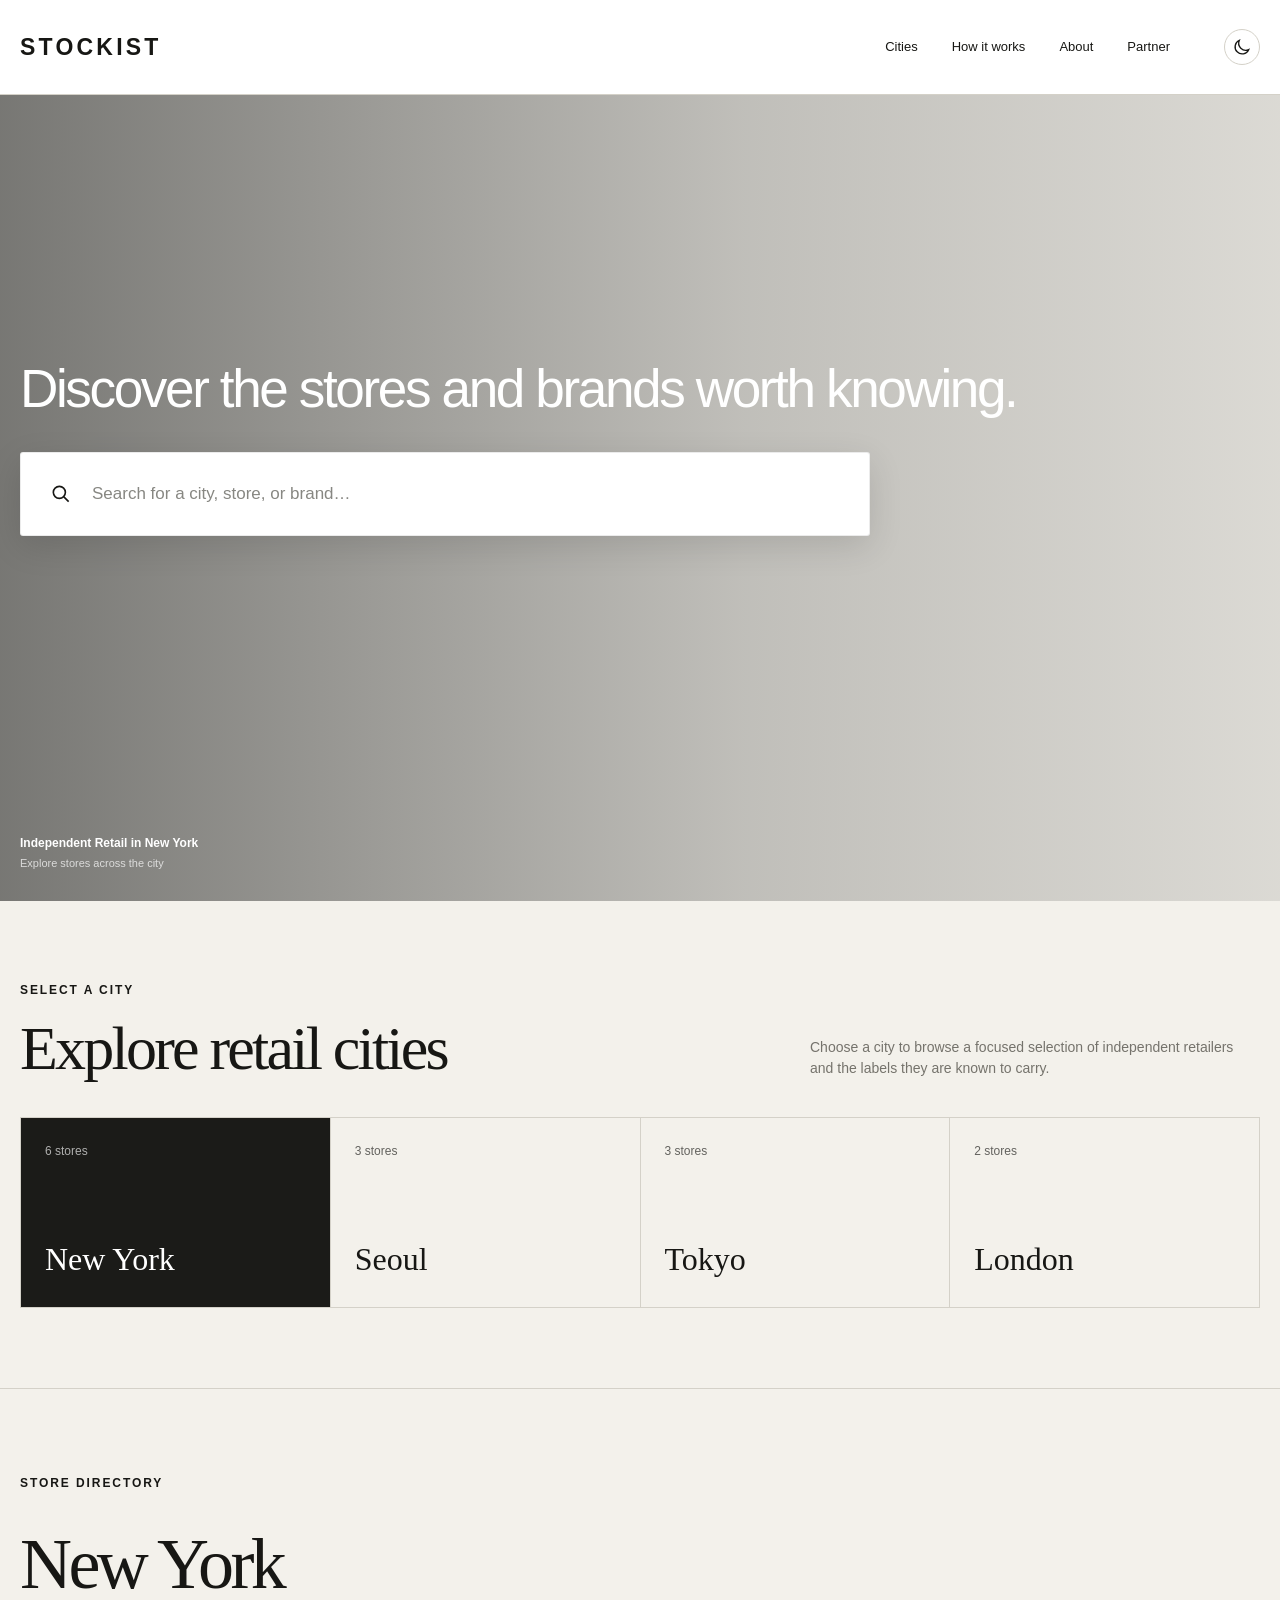
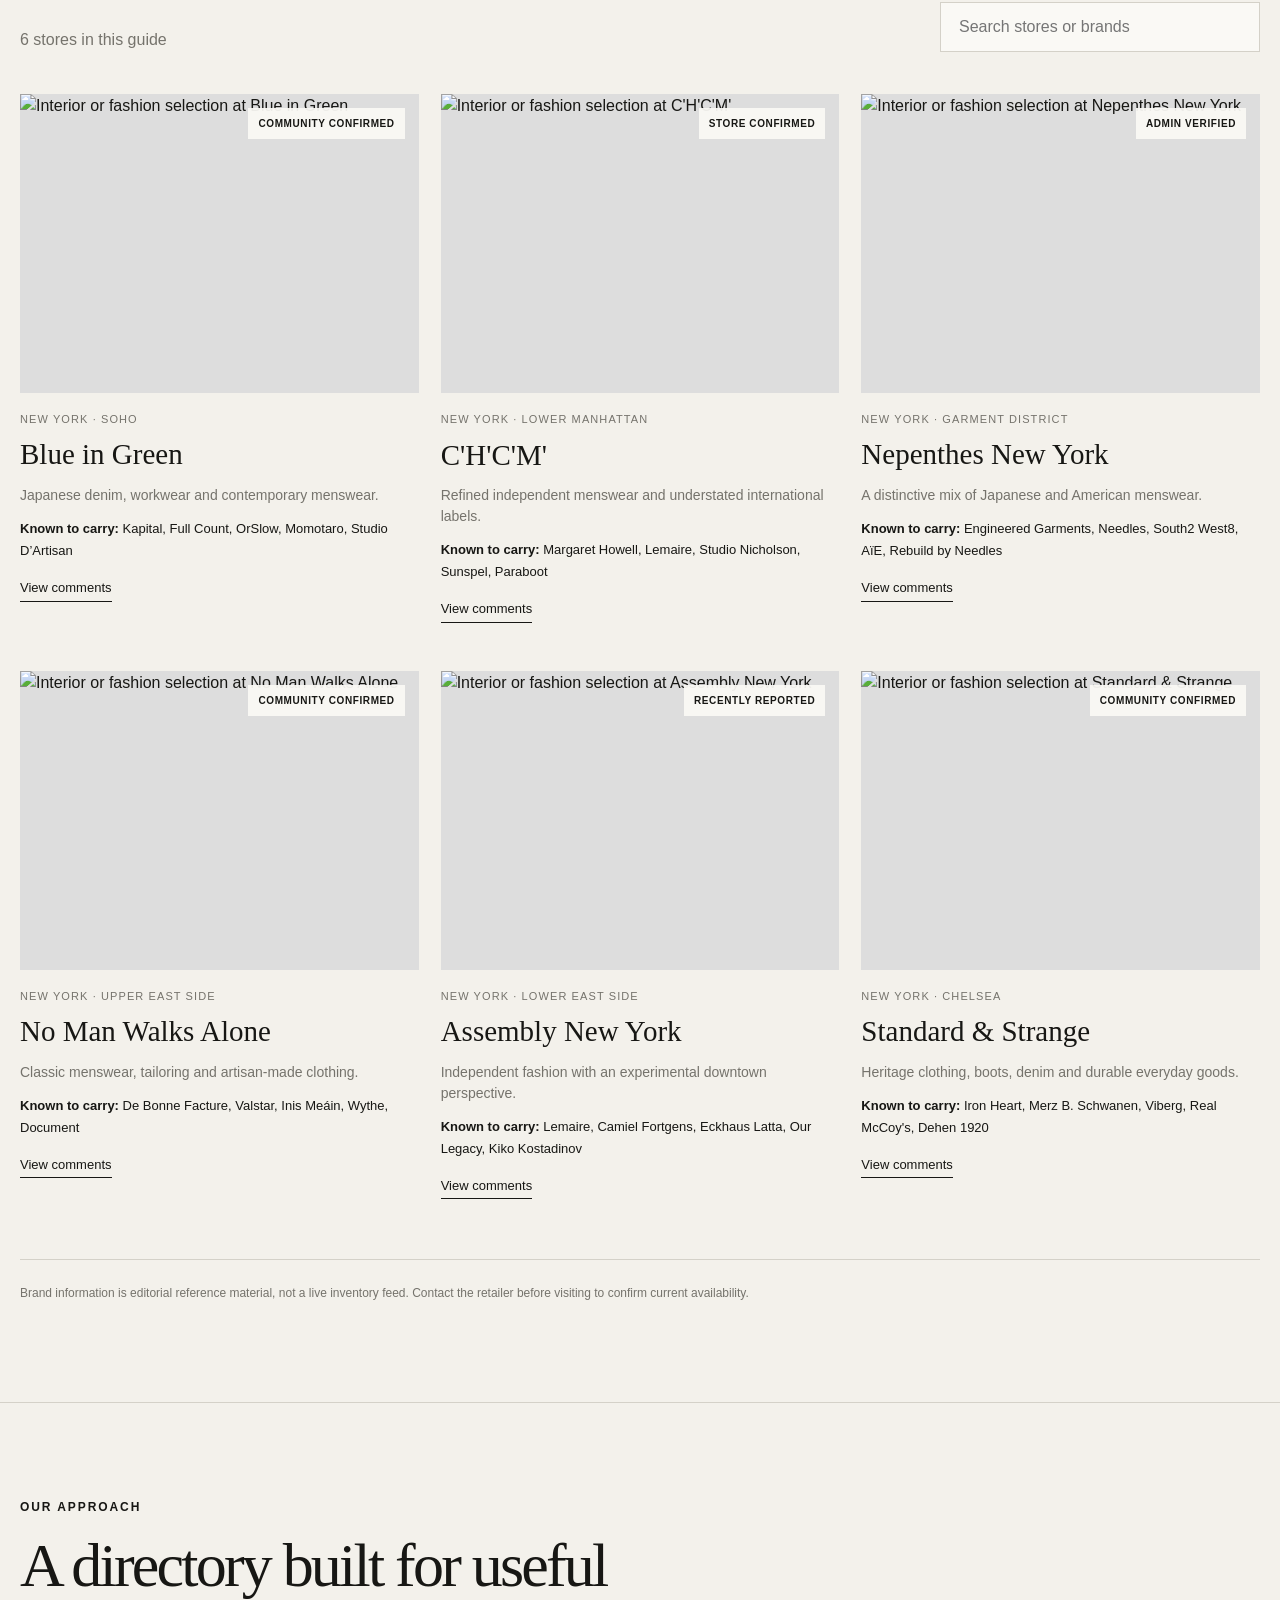
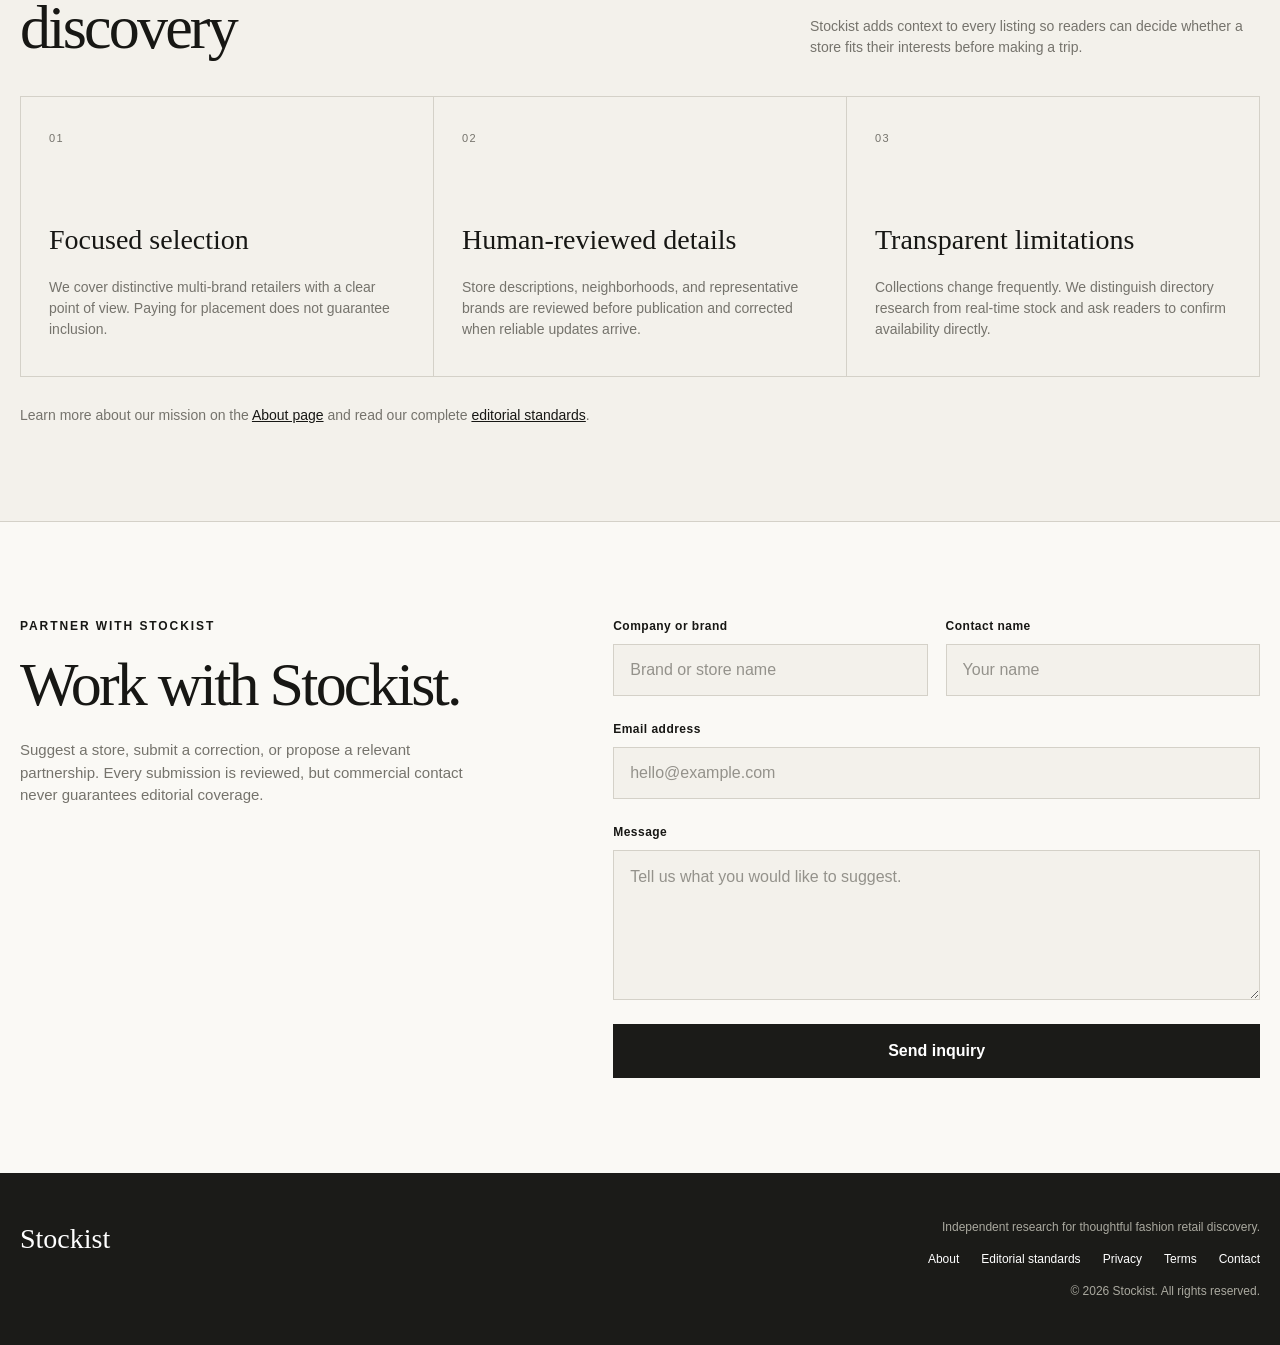
==== commit ebc3db14: "Improve site quality and trust content" ====
--- a/index.html
+++ b/index.html
@@ -1,10 +1,19 @@
 <!DOCTYPE html>
-<html lang="ko">
+<html lang="en">
 <head>
   <meta charset="UTF-8" />
   <meta name="viewport" content="width=device-width, initial-scale=1.0" />
+  <meta name="google-adsense-account" content="ca-pub-4021271714612549" />
+  <meta name="description" content="Stockist is an independently curated directory of notable fashion stores in New York, Seoul, Tokyo, and London, with store context and brand information." />
+  <link rel="canonical" href="https://storefinder2.pages.dev/" />
 
   <title>Stockist — Fashion Store Directory</title>
+
+  <script
+    async
+    src="https://pagead2.googlesyndication.com/pagead/js/adsbygoogle.js?client=ca-pub-4021271714612549"
+    crossorigin="anonymous"
+  ></script>
 
   <script>
     (function() {
@@ -540,9 +549,67 @@
       margin-top: 16px;
       padding-bottom: 3px;
       border-bottom: 1px solid var(--text);
+      border-top: 0;
+      border-right: 0;
+      border-left: 0;
+      background: transparent;
       color: var(--text);
       font-size: 13px;
       text-decoration: none;
+    }
+
+    .comments-panel {
+      margin-top: 54px;
+      padding: clamp(24px, 4vw, 48px);
+      border: 1px solid var(--line);
+      background: var(--surface);
+    }
+
+    .comments-panel[hidden] {
+      display: none;
+    }
+
+    .comments-header {
+      margin-bottom: 32px;
+      display: flex;
+      align-items: flex-start;
+      justify-content: space-between;
+      gap: 24px;
+    }
+
+    .comments-header h3 {
+      margin-top: 5px;
+      font-family: Georgia, "Times New Roman", serif;
+      font-size: clamp(28px, 4vw, 40px);
+      font-weight: 400;
+    }
+
+    .comments-close {
+      width: 38px;
+      height: 38px;
+      flex: 0 0 auto;
+      border: 1px solid var(--line);
+      border-radius: 50%;
+      background: transparent;
+      color: var(--text);
+      font-size: 22px;
+      line-height: 1;
+    }
+
+    .comments-close:hover {
+      background: var(--suggestion-hover);
+    }
+
+    .comments-close:focus-visible {
+      outline: 2px solid var(--text);
+      outline-offset: 3px;
+    }
+
+    .comments-loading,
+    .comments-error {
+      padding: 28px 0;
+      color: var(--muted);
+      font-size: 14px;
     }
 
     .no-results {
@@ -569,6 +636,52 @@
       padding: 95px 0;
       border-top: 1px solid var(--line);
       background: var(--surface);
+    }
+
+    .standards-section {
+      padding: 95px 0;
+      border-top: 1px solid var(--line);
+    }
+
+    .standards-grid {
+      display: grid;
+      grid-template-columns: repeat(3, 1fr);
+      border-top: 1px solid var(--line);
+      border-left: 1px solid var(--line);
+    }
+
+    .standards-grid article {
+      min-height: 280px;
+      padding: 28px;
+      border-right: 1px solid var(--line);
+      border-bottom: 1px solid var(--line);
+    }
+
+    .standards-grid span {
+      color: var(--muted);
+      font-size: 11px;
+      letter-spacing: 0.12em;
+    }
+
+    .standards-grid h3 {
+      margin: 70px 0 16px;
+      font-family: Georgia, "Times New Roman", serif;
+      font-size: 28px;
+      font-weight: 400;
+    }
+
+    .standards-grid p,
+    .standards-note {
+      color: var(--muted);
+      font-size: 14px;
+    }
+
+    .standards-note {
+      margin-top: 28px;
+    }
+
+    .standards-note a {
+      color: var(--text);
     }
 
     .partnership-layout {
@@ -686,6 +799,31 @@
       font-size: 12px;
     }
 
+    .footer-content {
+      display: flex;
+      flex-direction: column;
+      align-items: flex-end;
+      gap: 14px;
+      text-align: right;
+    }
+
+    .footer-links {
+      display: flex;
+      flex-wrap: wrap;
+      justify-content: flex-end;
+      gap: 10px 22px;
+    }
+
+    .footer-links a {
+      color: inherit;
+      font-size: 12px;
+      text-decoration: none;
+    }
+
+    .footer-links a:hover {
+      text-decoration: underline;
+    }
+
     :root[data-theme="dark"] .footer {
       background: #090908;
       color: #f2f0e9;
@@ -717,6 +855,10 @@
 
       .store-grid {
         grid-template-columns: repeat(2, 1fr);
+      }
+
+      .standards-grid {
+        grid-template-columns: 1fr;
       }
 
       .stores-top {
@@ -819,6 +961,15 @@
         flex-direction: column;
       }
 
+      .footer-content {
+        align-items: flex-start;
+        text-align: left;
+      }
+
+      .footer-links {
+        justify-content: flex-start;
+      }
+
       .partnership-section {
         padding: 70px 0;
       }
@@ -838,14 +989,13 @@
 <body>
   <header class="header">
     <div class="container header-inner">
-      <a href="#" class="logo" aria-label="Stockist home">STOCKIST</a>
+      <a href="index.html" class="logo" aria-label="Stockist home">STOCKIST</a>
 
       <nav class="nav" aria-label="Primary navigation">
-        <a href="#stores">Stores</a>
-        <a href="#">Brands</a>
         <a href="#cities">Cities</a>
+        <a href="#how-it-works">How it works</a>
+        <a href="about.html">About</a>
         <a href="#partner">Partner</a>
-        <a href="#">My Lists</a>
       </nav>
 
       <div class="header-actions">
@@ -853,9 +1003,9 @@
           class="icon-button theme-toggle"
           id="themeToggle"
           type="button"
-          aria-label="다크 모드로 전환"
+          aria-label="Switch to dark mode"
           aria-pressed="false"
-          title="다크 모드로 전환"
+          title="Switch to dark mode"
         >
           <svg class="moon-icon" viewBox="0 0 24 24" fill="none" stroke="currentColor" stroke-width="1.6" aria-hidden="true">
             <path d="M20 15.2A8.5 8.5 0 0 1 8.8 4a8.5 8.5 0 1 0 11.2 11.2Z"></path>
@@ -864,15 +1014,6 @@
             <circle cx="12" cy="12" r="3.5"></circle>
             <path d="M12 2v2.2M12 19.8V22M4.93 4.93l1.55 1.55M17.52 17.52l1.55 1.55M2 12h2.2M19.8 12H22M4.93 19.07l1.55-1.55M17.52 6.48l1.55-1.55"></path>
           </svg>
-        </button>
-        <a href="#" class="icon-button account-icon" aria-label="Account">
-          <svg viewBox="0 0 24 24" fill="none" stroke="currentColor" stroke-width="1.5" aria-hidden="true">
-            <circle cx="12" cy="8.5" r="3.25"></circle>
-            <path d="M5.75 19c.7-3.2 3-4.8 6.25-4.8s5.55 1.6 6.25 4.8"></path>
-          </svg>
-        </a>
-        <button class="icon-button menu-icon" type="button" aria-label="Open menu">
-          <span></span><span></span><span></span>
         </button>
       </div>
     </div>
@@ -905,21 +1046,20 @@
             <div class="search-suggestions" id="searchSuggestions" role="listbox">
               <div class="suggestion-group-label">City</div>
               <button class="suggestion-item" type="button" data-city-result="New York">New York</button>
-              <button class="suggestion-item" type="button">London</button>
-              <button class="suggestion-item" type="button">Tokyo</button>
-              <button class="suggestion-item" type="button">Seoul</button>
+              <button class="suggestion-item" type="button" data-city-result="London">London</button>
+              <button class="suggestion-item" type="button" data-city-result="Tokyo">Tokyo</button>
+              <button class="suggestion-item" type="button" data-city-result="Seoul">Seoul</button>
 
               <div class="suggestion-group-label">Store</div>
-              <button class="suggestion-item" type="button">Dover Street Market New York</button>
-              <button class="suggestion-item" type="button">Nepenthes New York</button>
-              <button class="suggestion-item" type="button">No Man Walks Alone</button>
-              <button class="suggestion-item" type="button">Standard &amp; Strange</button>
+              <button class="suggestion-item" type="button" data-search-result="Nepenthes New York">Nepenthes New York</button>
+              <button class="suggestion-item" type="button" data-search-result="No Man Walks Alone">No Man Walks Alone</button>
+              <button class="suggestion-item" type="button" data-search-result="Standard &amp; Strange">Standard &amp; Strange</button>
 
               <div class="suggestion-group-label">Brand</div>
-              <button class="suggestion-item" type="button">Engineered Garments</button>
-              <button class="suggestion-item" type="button">Our Legacy</button>
-              <button class="suggestion-item" type="button">Drake’s</button>
-              <button class="suggestion-item" type="button">Lemaire</button>
+              <button class="suggestion-item" type="button" data-search-result="Engineered Garments">Engineered Garments</button>
+              <button class="suggestion-item" type="button" data-search-result="Our Legacy">Our Legacy</button>
+              <button class="suggestion-item" type="button" data-search-result="Drake's">Drake’s</button>
+              <button class="suggestion-item" type="button" data-search-result="Lemaire">Lemaire</button>
             </div>
           </div>
         </div>
@@ -940,13 +1080,13 @@
           </div>
 
           <p class="section-description">
-            아래 도시를 클릭하면 해당 도시의 스토어 목록이 표시됩니다.
+            Choose a city to browse a focused selection of independent retailers and the labels they are known to carry.
           </p>
         </div>
 
         <div class="city-grid">
           <button
-            class="city-button"
+            class="city-button active"
             data-city="New York"
             onclick="showStores('New York', this)"
           >
@@ -984,7 +1124,7 @@
       </div>
     </section>
 
-    <section class="stores-section" id="stores">
+    <section class="stores-section visible" id="stores">
       <div class="container">
         <div class="stores-top">
           <div class="stores-heading">
@@ -997,7 +1137,8 @@
             type="search"
             id="storeSearch"
             class="search-input"
-            placeholder="스토어 또는 브랜드 검색"
+            placeholder="Search stores or brands"
+            aria-label="Search stores or brands"
             oninput="filterStores()"
           />
         </div>
@@ -1005,12 +1146,74 @@
         <div class="store-grid" id="storeGrid"></div>
 
         <div class="no-results" id="noResults">
-          검색 결과가 없습니다.
+          No matching stores found.
         </div>
 
+        <section
+          class="comments-panel"
+          id="storeCommentsPanel"
+          aria-labelledby="commentsTitle"
+          hidden
+        >
+          <div class="comments-header">
+            <div>
+              <div class="eyebrow">Store discussion</div>
+              <h3 id="commentsTitle">Store comments</h3>
+            </div>
+            <button
+              class="comments-close"
+              id="commentsClose"
+              type="button"
+              aria-label="Close comments"
+            >×</button>
+          </div>
+          <div id="disqus_thread"></div>
+          <p class="comments-loading" id="commentsLoading">Loading comments…</p>
+          <noscript>
+            Please enable JavaScript to view
+            <a href="https://disqus.com/?ref_noscript">comments powered by Disqus</a>.
+          </noscript>
+        </section>
+
         <p class="disclaimer">
-          브랜드 정보는 일반적인 참고 정보이며 실시간 재고를 의미하지 않습니다.
-          방문 전 해당 스토어에 현재 취급 여부를 확인해주세요.
+          Brand information is editorial reference material, not a live inventory feed.
+          Contact the retailer before visiting to confirm current availability.
+        </p>
+      </div>
+    </section>
+
+    <section class="standards-section" id="how-it-works">
+      <div class="container">
+        <div class="section-header">
+          <div>
+            <div class="eyebrow">Our approach</div>
+            <h2 class="section-title">A directory built for useful discovery</h2>
+          </div>
+          <p class="section-description">
+            Stockist adds context to every listing so readers can decide whether a store fits their interests before making a trip.
+          </p>
+        </div>
+
+        <div class="standards-grid">
+          <article>
+            <span>01</span>
+            <h3>Focused selection</h3>
+            <p>We cover distinctive multi-brand retailers with a clear point of view. Paying for placement does not guarantee inclusion.</p>
+          </article>
+          <article>
+            <span>02</span>
+            <h3>Human-reviewed details</h3>
+            <p>Store descriptions, neighborhoods, and representative brands are reviewed before publication and corrected when reliable updates arrive.</p>
+          </article>
+          <article>
+            <span>03</span>
+            <h3>Transparent limitations</h3>
+            <p>Collections change frequently. We distinguish directory research from real-time stock and ask readers to confirm availability directly.</p>
+          </article>
+        </div>
+
+        <p class="standards-note">
+          Learn more about our mission on the <a href="about.html">About page</a> and read our complete <a href="editorial.html">editorial standards</a>.
         </p>
       </div>
     </section>
@@ -1019,10 +1222,10 @@
       <div class="container partnership-layout">
         <div class="partnership-copy">
           <div class="eyebrow">Partner with Stockist</div>
-          <h2 class="section-title">함께할 파트너를 기다립니다.</h2>
+          <h2 class="section-title">Work with Stockist.</h2>
           <p>
-            입점 제안, 브랜드 협업 또는 스토어 정보 등록을 원하시면 아래 양식을
-            보내주세요. 내용을 확인한 후 입력하신 이메일로 연락드리겠습니다.
+            Suggest a store, submit a correction, or propose a relevant partnership.
+            Every submission is reviewed, but commercial contact never guarantees editorial coverage.
           </p>
         </div>
 
@@ -1031,33 +1234,33 @@
           action="https://formspree.io/f/mlgqwobw"
           method="POST"
         >
-          <input type="hidden" name="_subject" value="Stockist 제휴 문의" />
+          <input type="hidden" name="_subject" value="Stockist partnership inquiry" />
 
           <div class="form-field">
-            <label for="partnerCompany">업체·브랜드명</label>
+            <label for="partnerCompany">Company or brand</label>
             <input
               id="partnerCompany"
               name="company"
               type="text"
-              placeholder="브랜드 또는 스토어 이름"
+              placeholder="Brand or store name"
               required
             />
           </div>
 
           <div class="form-field">
-            <label for="partnerName">담당자명</label>
+            <label for="partnerName">Contact name</label>
             <input
               id="partnerName"
               name="name"
               type="text"
-              placeholder="성함"
+              placeholder="Your name"
               autocomplete="name"
               required
             />
           </div>
 
           <div class="form-field full-width">
-            <label for="partnerEmail">이메일</label>
+            <label for="partnerEmail">Email address</label>
             <input
               id="partnerEmail"
               name="email"
@@ -1069,16 +1272,16 @@
           </div>
 
           <div class="form-field full-width">
-            <label for="partnerMessage">제휴 내용</label>
+            <label for="partnerMessage">Message</label>
             <textarea
               id="partnerMessage"
               name="message"
-              placeholder="제안 내용을 간단히 작성해주세요."
+              placeholder="Tell us what you would like to suggest."
               required
             ></textarea>
           </div>
 
-          <button class="partnership-submit" type="submit">제휴 문의 보내기</button>
+          <button class="partnership-submit" type="submit">Send inquiry</button>
         </form>
       </div>
     </section>
@@ -1088,9 +1291,17 @@
     <div class="container footer-inner">
       <div class="footer-logo">Stockist</div>
 
-      <p>
-        Community-maintained independent fashion store directory.
-      </p>
+      <div class="footer-content">
+        <p>Independent research for thoughtful fashion retail discovery.</p>
+        <nav class="footer-links" aria-label="Footer navigation">
+          <a href="about.html">About</a>
+          <a href="editorial.html">Editorial standards</a>
+          <a href="privacy.html">Privacy</a>
+          <a href="terms.html">Terms</a>
+          <a href="#partner">Contact</a>
+        </nav>
+        <p>© 2026 Stockist. All rights reserved.</p>
+      </div>
     </div>
   </footer>
 
@@ -1099,7 +1310,7 @@
 
     function updateThemeToggle(theme) {
       const isDark = theme === "dark";
-      const label = isDark ? "라이트 모드로 전환" : "다크 모드로 전환";
+      const label = isDark ? "Switch to light mode" : "Switch to dark mode";
       themeToggle.setAttribute("aria-pressed", String(isDark));
       themeToggle.setAttribute("aria-label", label);
       themeToggle.title = label;
@@ -1362,6 +1573,90 @@
     ];
 
     let selectedCity = "";
+    let activeCommentsButton = null;
+    let disqusPageData = null;
+
+    const commentsPanel = document.getElementById("storeCommentsPanel");
+    const commentsTitle = document.getElementById("commentsTitle");
+    const commentsLoading = document.getElementById("commentsLoading");
+    const commentsClose = document.getElementById("commentsClose");
+
+    function getStoreIdentifier(store) {
+      return `store-${store.city}-${store.name}`
+        .toLowerCase()
+        .normalize("NFKD")
+        .replace(/[^a-z0-9]+/g, "-")
+        .replace(/^-|-$/g, "");
+    }
+
+    function getStoreCommentsUrl(identifier) {
+      const url = new URL(window.location.href);
+      url.hash = "";
+      url.search = "";
+      url.searchParams.set("store", identifier);
+      return url.toString();
+    }
+
+    function closeStoreComments() {
+      commentsPanel.hidden = true;
+      if (activeCommentsButton) {
+        activeCommentsButton.setAttribute("aria-expanded", "false");
+        activeCommentsButton = null;
+      }
+    }
+
+    function loadDisqusComments(store, button) {
+      const identifier = getStoreIdentifier(store);
+      disqusPageData = {
+        identifier: identifier,
+        title: `${store.name} — Stockist`,
+        url: getStoreCommentsUrl(identifier)
+      };
+
+      if (activeCommentsButton && activeCommentsButton !== button) {
+        activeCommentsButton.setAttribute("aria-expanded", "false");
+      }
+
+      activeCommentsButton = button;
+      button.setAttribute("aria-expanded", "true");
+      commentsTitle.textContent = `${store.name} comments`;
+      commentsPanel.hidden = false;
+      commentsLoading.className = "comments-loading";
+      commentsLoading.textContent = "Loading comments…";
+      commentsLoading.hidden = false;
+
+      window.disqus_config = function() {
+        this.page.url = disqusPageData.url;
+        this.page.identifier = disqusPageData.identifier;
+        this.page.title = disqusPageData.title;
+      };
+
+      if (window.DISQUS) {
+        window.DISQUS.reset({
+          reload: true,
+          config: window.disqus_config
+        });
+        commentsLoading.hidden = true;
+      } else if (!document.querySelector('script[src*="storefinder2.disqus.com/embed.js"]')) {
+        const script = document.createElement("script");
+        script.src = "https://storefinder2.disqus.com/embed.js";
+        script.setAttribute("data-timestamp", String(Date.now()));
+        script.onload = function() {
+          commentsLoading.hidden = true;
+        };
+        script.onerror = function() {
+          commentsLoading.className = "comments-error";
+          commentsLoading.textContent = "Comments could not be loaded. Please try again later.";
+        };
+        (document.head || document.body).appendChild(script);
+      }
+
+      setTimeout(function() {
+        commentsPanel.scrollIntoView({ behavior: "smooth", block: "start" });
+      }, 50);
+    }
+
+    commentsClose.addEventListener("click", closeStoreComments);
 
     function showStores(city, clickedButton) {
       selectedCity = city;
@@ -1412,6 +1707,7 @@
         return matchesCity && matchesSearch;
       });
 
+      closeStoreComments();
       storeGrid.innerHTML = "";
 
       filteredStores.forEach(function(store) {
@@ -1420,7 +1716,7 @@
 
         article.innerHTML = `
           <div class="store-image">
-            <img src="${store.image}" alt="${store.name} 패션 스토어 이미지" />
+            <img src="${store.image}" alt="Interior or fashion selection at ${store.name}" loading="lazy" />
             <span class="verification">${store.verification}</span>
           </div>
 
@@ -1439,10 +1735,19 @@
             ${store.brands.join(", ")}
           </p>
 
-          <a href="#" class="store-link">
-            View store
-          </a>
+          <button
+            type="button"
+            class="store-link"
+            aria-expanded="false"
+            aria-controls="storeCommentsPanel"
+          >
+            View comments
+          </button>
         `;
+
+        article.querySelector(".store-link").addEventListener("click", function(event) {
+          loadDisqusComments(store, event.currentTarget);
+        });
 
         storeGrid.appendChild(article);
       });
@@ -1453,8 +1758,8 @@
 
       document.getElementById("storeCountText").textContent =
         searchValue === ""
-          ? `${cityStoreCount}개의 스토어`
-          : `${filteredStores.length}개의 검색 결과`;
+          ? `${cityStoreCount} stores in this guide`
+          : `${filteredStores.length} matching stores`;
 
       document
         .getElementById("noResults")
@@ -1489,11 +1794,32 @@
       }
     });
 
-    document.querySelector('[data-city-result="New York"]').addEventListener("click", function() {
-      const newYorkButton = document.querySelector('.city-button[data-city="New York"]');
-      heroSearch.value = "New York";
-      setSuggestionsOpen(false);
-      showStores("New York", newYorkButton);
+    document.querySelectorAll("[data-city-result]").forEach(function(result) {
+      result.addEventListener("click", function() {
+        const city = result.dataset.cityResult;
+        const cityButton = document.querySelector(`.city-button[data-city="${city}"]`);
+        heroSearch.value = city;
+        setSuggestionsOpen(false);
+        showStores(city, cityButton);
+      });
+    });
+
+    document.querySelectorAll("[data-search-result]").forEach(function(result) {
+      result.addEventListener("click", function() {
+        const query = result.dataset.searchResult;
+        const matchingStore = stores.find(function(store) {
+          return store.name === query || store.brands.includes(query);
+        });
+
+        if (!matchingStore) return;
+
+        const cityButton = document.querySelector(`.city-button[data-city="${matchingStore.city}"]`);
+        heroSearch.value = query;
+        setSuggestionsOpen(false);
+        showStores(matchingStore.city, cityButton);
+        document.getElementById("storeSearch").value = query;
+        renderStores();
+      });
     });
 
     document.addEventListener("click", function(event) {
@@ -1501,6 +1827,9 @@
         setSuggestionsOpen(false);
       }
     });
+
+    selectedCity = "New York";
+    renderStores();
   </script>
 </body>
 </html>
